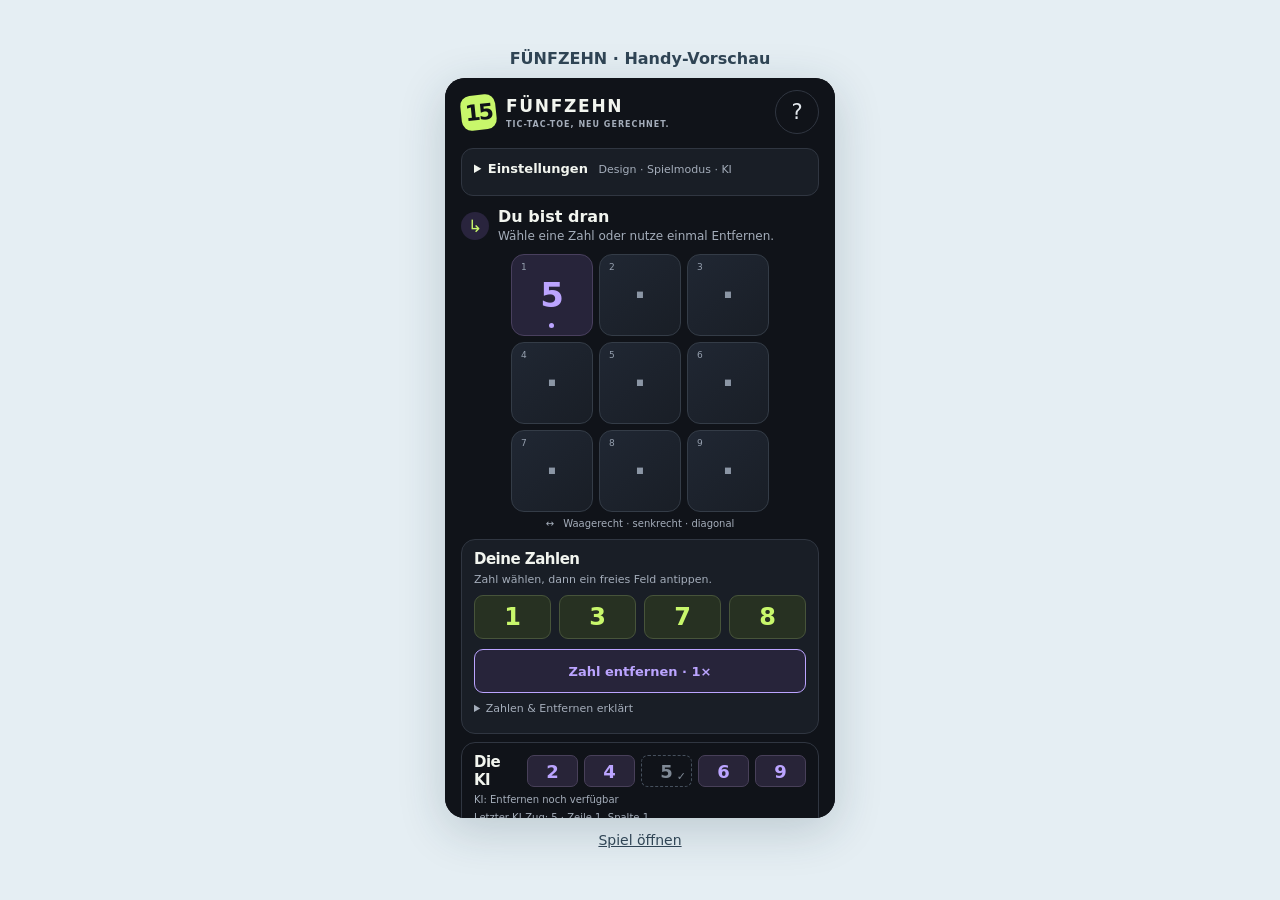
==== preview-mobile.html @ 3bf3acce "Add phone-size preview for responsive layout checks" ====
<!doctype html><html lang="de"><meta charset="utf-8"><meta name="viewport" content="width=device-width,initial-scale=1"><title>Fünfzehn · Handy-Vorschau</title><style>body{margin:0;min-height:100vh;background:#e5eef3;display:grid;place-content:center;font:14px system-ui;color:#304555}h1{font-size:16px;text-align:center}iframe{width:390px;max-width:100vw;height:740px;border:0;border-radius:20px;background:#101319;box-shadow:0 12px 48px #17354433}a{display:block;text-align:center;margin:14px;color:inherit}</style><h1>FÜNFZEHN · Handy-Vorschau</h1><iframe src="./" title="Spiel im Handyformat"></iframe><a href="./">Spiel öffnen</a></html>
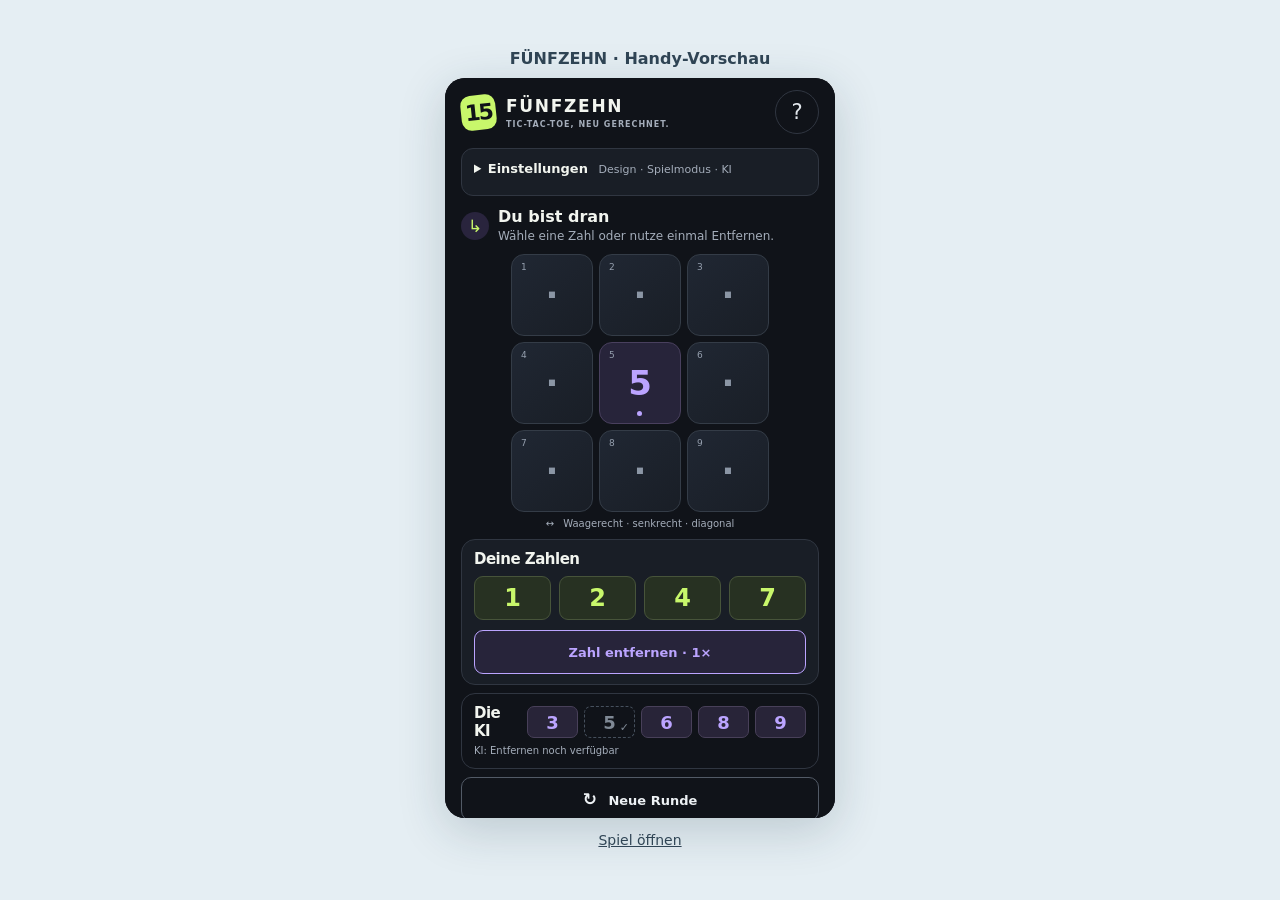
==== commit 5a6a126f: "Load current layout in phone preview" ====
--- a/preview-mobile.html
+++ b/preview-mobile.html
@@ -1 +1 @@
-<!doctype html><html lang="de"><meta charset="utf-8"><meta name="viewport" content="width=device-width,initial-scale=1"><title>Fünfzehn · Handy-Vorschau</title><style>body{margin:0;min-height:100vh;background:#e5eef3;display:grid;place-content:center;font:14px system-ui;color:#304555}h1{font-size:16px;text-align:center}iframe{width:390px;max-width:100vw;height:740px;border:0;border-radius:20px;background:#101319;box-shadow:0 12px 48px #17354433}a{display:block;text-align:center;margin:14px;color:inherit}</style><h1>FÜNFZEHN · Handy-Vorschau</h1><iframe src="./" title="Spiel im Handyformat"></iframe><a href="./">Spiel öffnen</a></html>+<!doctype html><html lang="de"><meta charset="utf-8"><meta name="viewport" content="width=device-width,initial-scale=1"><title>Fünfzehn · Handy-Vorschau</title><style>body{margin:0;min-height:100vh;background:#e5eef3;display:grid;place-content:center;font:14px system-ui;color:#304555}h1{font-size:16px;text-align:center}iframe{width:390px;max-width:100vw;height:740px;border:0;border-radius:20px;background:#101319;box-shadow:0 12px 48px #17354433}a{display:block;text-align:center;margin:14px;color:inherit}</style><h1>FÜNFZEHN · Handy-Vorschau</h1><iframe src="./?layout=compact2" title="Spiel im Handyformat"></iframe><a href="./">Spiel öffnen</a></html>
